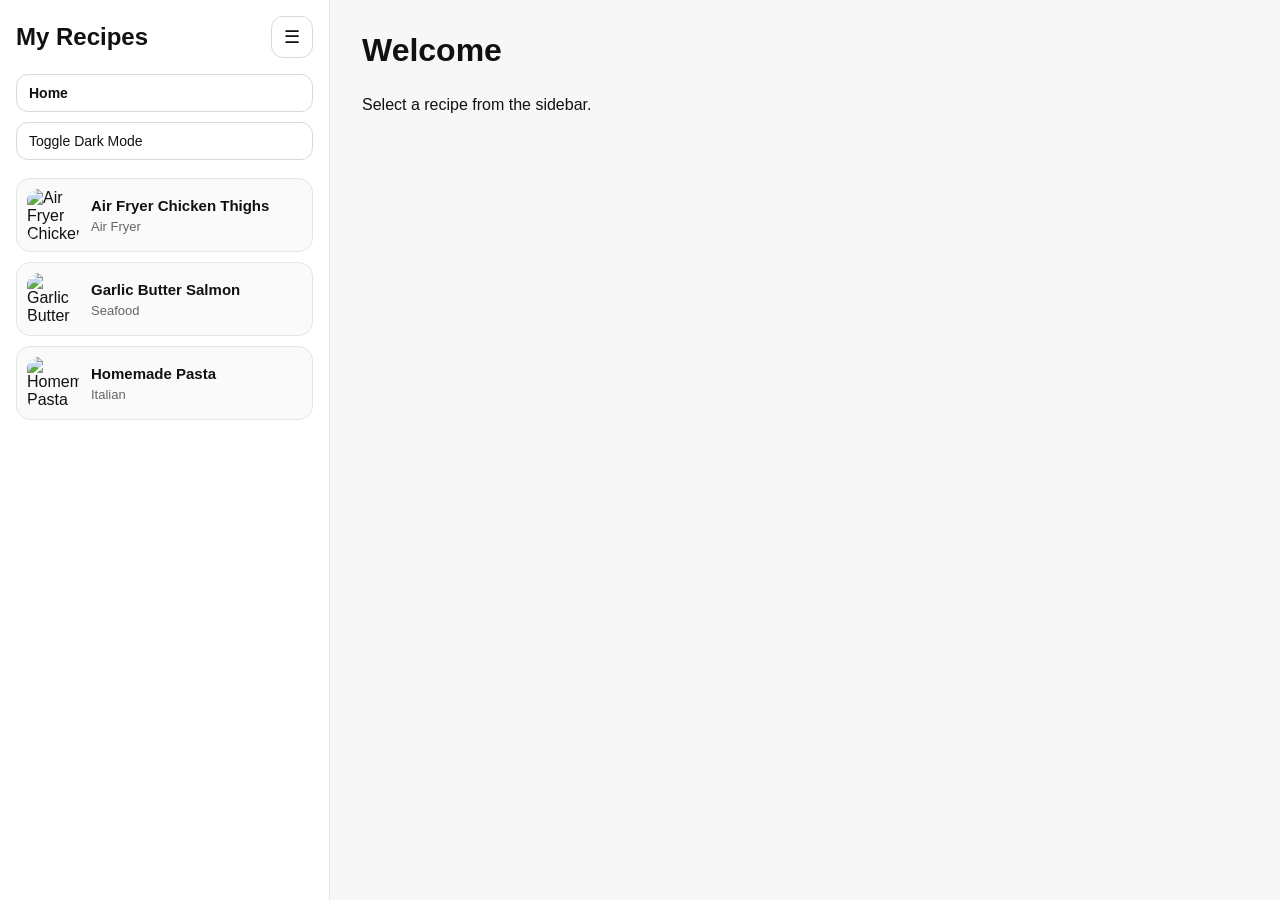
==== index.html @ 7ce0532d "initial basic setup" ====
<!DOCTYPE html>
<html lang="en">
<head>
  <meta charset="UTF-8" />
  <meta name="viewport" content="width=device-width, initial-scale=1.0" />
  <title>My Recipes</title>
  <link rel="stylesheet" href="assets/css/style.css" />
</head>
<body>
  <div class="app">
    <aside class="sidebar" id="sidebar">
      <div class="sidebar-top">
        <h1 class="site-title">My Recipes</h1>

        <button id="sidebarToggle" class="icon-btn" type="button" aria-label="Collapse sidebar">
          ☰
        </button>
      </div>

      <div class="sidebar-controls">
        <button id="homeButton" class="control-btn active-btn" type="button">
          Home
        </button>

        <button id="themeToggle" class="control-btn" type="button">
          Toggle Dark Mode
        </button>
      </div>

      <div id="recipe-list" class="recipe-list"></div>
    </aside>

    <main class="main-content" id="mainContent">
      <section class="home-hero" id="homeSection">
        <h2>Welcome</h2>
        <p>Select a recipe from the sidebar.</p>
      </section>
    </main>
  </div>

  <script src="assets/js/theme.js"></script>
  <script src="assets/js/recipes.js"></script>
</body>
</html>
---- assets/css/style.css ----
* {
  box-sizing: border-box;
}

:root {
  --bg: #f7f7f8;
  --panel: #ffffff;
  --panel-2: #fafafa;
  --text: #111111;
  --muted: #666666;
  --border: #e5e5e5;
  --hover: #f0f0f0;
  --shadow: rgba(0, 0, 0, 0.08);
  --button-bg: #ffffff;
  --button-text: #111111;
  --button-border: #d9d9d9;
}

body.dark {
  --bg: #1a1a1a;
  --panel: #202123;
  --panel-2: #2a2b2f;
  --text: #f3f3f3;
  --muted: #b5b5b5;
  --border: #3a3a3a;
  --hover: #343541;
  --shadow: rgba(0, 0, 0, 0.28);
  --button-bg: #2f3035;
  --button-text: #f3f3f3;
  --button-border: #4a4a4a;
}

body {
  margin: 0;
  font-family: Arial, Helvetica, sans-serif;
  background: var(--bg);
  color: var(--text);
}

.app {
  display: flex;
  height: 100vh;
}

.sidebar {
  width: 330px;
  background: var(--panel);
  border-right: 1px solid var(--border);
  overflow-y: auto;
  padding: 16px;
  transition: width 0.2s ease, padding 0.2s ease;
}

.sidebar.collapsed {
  width: 88px;
}

.sidebar.collapsed .site-title,
.sidebar.collapsed .control-btn,
.sidebar.collapsed .recipe-meta {
  display: none;
}

.sidebar.collapsed .recipe-item {
  justify-content: center;
}

.sidebar-top {
  display: flex;
  align-items: center;
  justify-content: space-between;
  gap: 12px;
  margin-bottom: 16px;
}

.site-title {
  margin: 0;
  font-size: 24px;
}

.sidebar-controls {
  display: flex;
  flex-direction: column;
  gap: 10px;
  margin-bottom: 18px;
}

.control-btn,
.icon-btn {
  border: 1px solid var(--button-border);
  background: var(--button-bg);
  color: var(--button-text);
  border-radius: 12px;
  cursor: pointer;
  transition: transform 0.16s ease, background-color 0.16s ease, box-shadow 0.16s ease;
}

.control-btn {
  padding: 10px 12px;
  text-align: left;
  font-size: 14px;
}

.icon-btn {
  width: 42px;
  height: 42px;
  font-size: 18px;
}

.control-btn:hover,
.icon-btn:hover {
  transform: scale(1.03);
  background: var(--hover);
  box-shadow: 0 6px 16px var(--shadow);
}

.active-btn {
  font-weight: 700;
}

.recipe-list {
  display: flex;
  flex-direction: column;
  gap: 10px;
}

.recipe-item {
  display: flex;
  align-items: center;
  gap: 12px;
  text-decoration: none;
  color: inherit;
  background: var(--panel-2);
  border: 1px solid var(--border);
  border-radius: 14px;
  padding: 10px;
  transition: transform 0.18s ease, background-color 0.18s ease, box-shadow 0.18s ease;
}

.recipe-item:hover {
  transform: scale(1.03);
  background: var(--hover);
  box-shadow: 0 8px 18px var(--shadow);
}

.recipe-thumb {
  width: 52px;
  height: 52px;
  object-fit: cover;
  border-radius: 12px;
  flex-shrink: 0;
  transition: transform 0.18s ease;
}

.recipe-item:hover .recipe-thumb {
  transform: scale(1.14);
}

.recipe-meta {
  display: flex;
  flex-direction: column;
  min-width: 0;
}

.recipe-title {
  font-size: 15px;
  font-weight: 700;
  line-height: 1.2;
}

.recipe-subtitle {
  font-size: 13px;
  color: var(--muted);
  margin-top: 4px;
}

.main-content {
  flex: 1;
  overflow-y: auto;
  padding: 32px;
  background: var(--bg);
}

.home-hero {
  max-width: 800px;
}

.home-hero h2 {
  margin-top: 0;
  font-size: 32px;
}

.recipe-page {
  max-width: 900px;
  margin: 0 auto;
}

.recipe-page h1 {
  font-size: 34px;
  margin-bottom: 18px;
}

.back-link {
  display: inline-block;
  margin-bottom: 20px;
  text-decoration: none;
  color: var(--text);
}

.hero-image {
  width: 100%;
  max-width: 700px;
  border-radius: 18px;
  display: block;
  margin-bottom: 24px;
}

.recipe-section {
  margin-bottom: 28px;
}

.recipe-section h2 {
  margin-bottom: 12px;
}

.recipe-section ul,
.recipe-section ol {
  padding-left: 22px;
  line-height: 1.7;
}

@media (max-width: 900px) {
  .app {
    flex-direction: column;
    height: auto;
  }

  .sidebar {
    width: 100%;
    border-right: none;
    border-bottom: 1px solid var(--border);
  }

  .sidebar.collapsed {
    width: 100%;
  }

  .main-content {
    padding: 20px;
  }
}
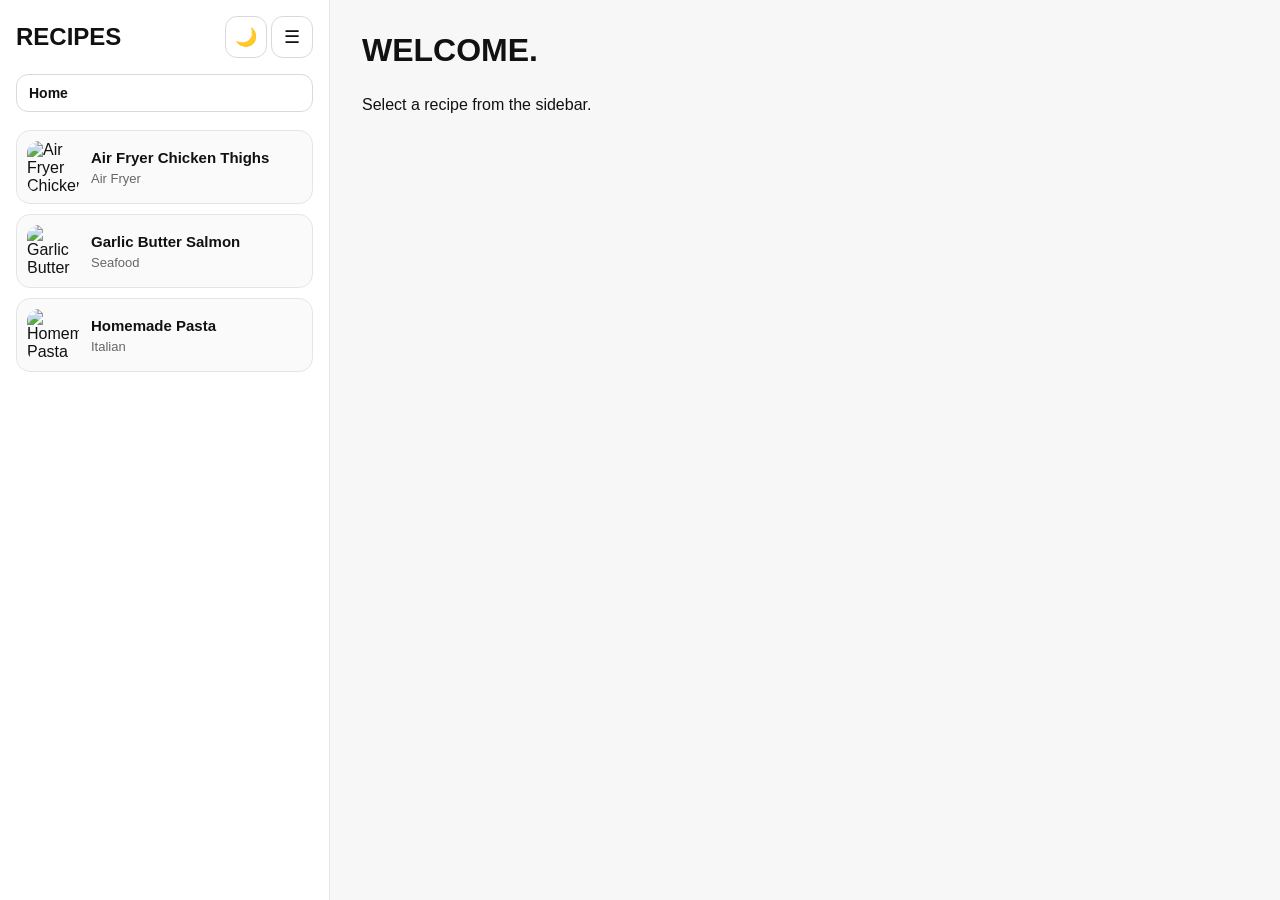
==== commit 01c6cb66: "update homepage titles" ====
--- a/index.html
+++ b/index.html
@@ -3,36 +3,50 @@
 <head>
   <meta charset="UTF-8" />
   <meta name="viewport" content="width=device-width, initial-scale=1.0" />
-  <title>My Recipes</title>
+  <title>YUM YUM COOKBOOK</title>
   <link rel="stylesheet" href="assets/css/style.css" />
 </head>
 <body>
   <div class="app">
     <aside class="sidebar" id="sidebar">
       <div class="sidebar-top">
-        <h1 class="site-title">My Recipes</h1>
+        <h1 class="site-title">RECIPES</h1>
 
-        <button id="sidebarToggle" class="icon-btn" type="button" aria-label="Collapse sidebar">
-          ☰
-        </button>
+        <div class="top-buttons">
+          <button
+            id="themeToggle"
+            class="icon-btn"
+            type="button"
+            aria-label="Toggle dark mode"
+            title="Toggle dark mode"
+          >
+            🌙
+          </button>
+
+          <button
+            id="sidebarToggle"
+            class="icon-btn"
+            type="button"
+            aria-label="Collapse sidebar"
+            title="Collapse sidebar"
+          >
+            ☰
+          </button>
+        </div>
       </div>
 
       <div class="sidebar-controls">
         <button id="homeButton" class="control-btn active-btn" type="button">
           Home
         </button>
-
-        <button id="themeToggle" class="control-btn" type="button">
-          Toggle Dark Mode
-        </button>
       </div>
 
       <div id="recipe-list" class="recipe-list"></div>
     </aside>
 
-    <main class="main-content" id="mainContent">
-      <section class="home-hero" id="homeSection">
-        <h2>Welcome</h2>
+    <main class="main-content">
+      <section class="home-hero">
+        <h2>WELCOME.</h2>
         <p>Select a recipe from the sidebar.</p>
       </section>
     </main>
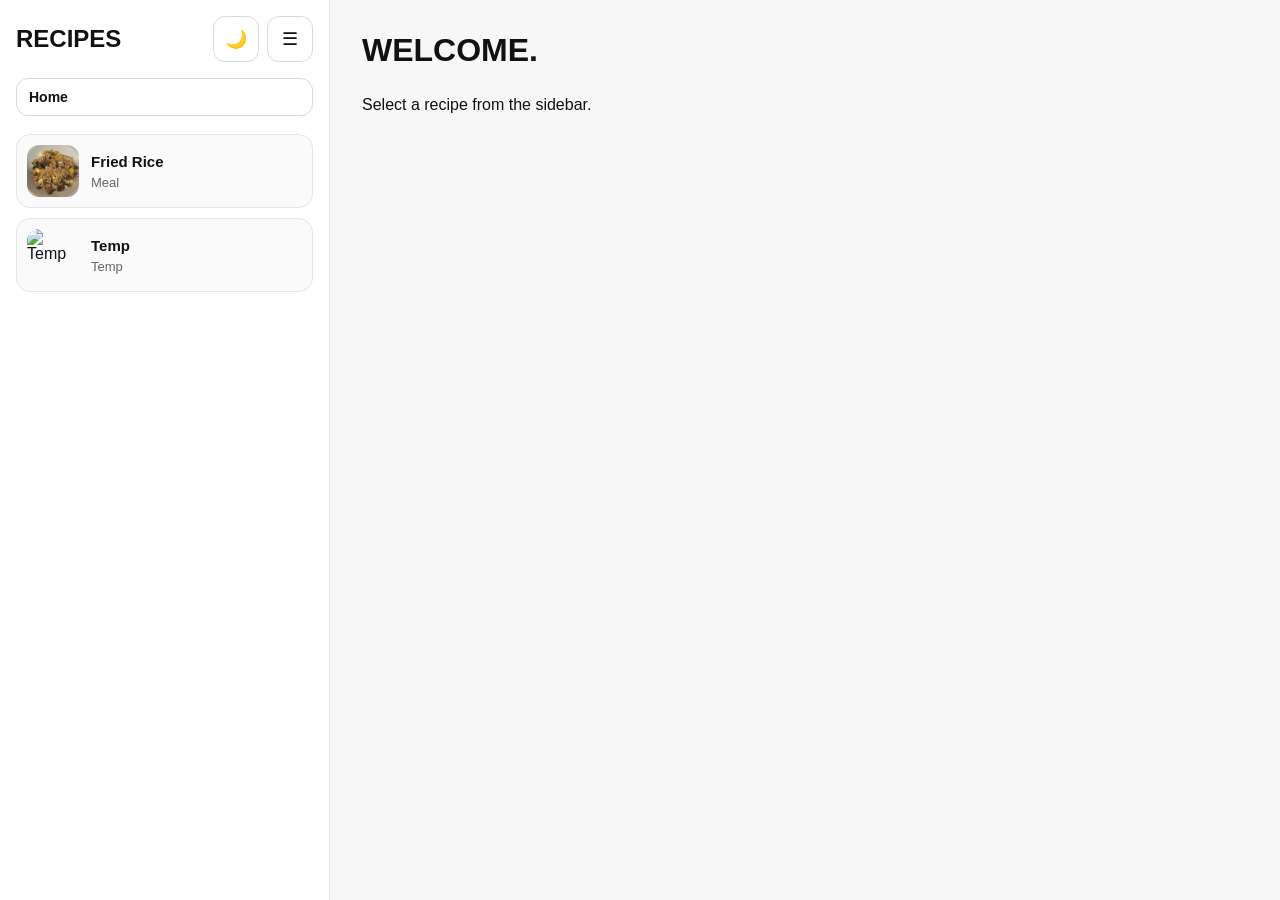
==== commit 5b3e2186: "fixed image extensions, layout changes" ====
--- a/index.html
+++ b/index.html
@@ -3,7 +3,7 @@
 <head>
   <meta charset="UTF-8" />
   <meta name="viewport" content="width=device-width, initial-scale=1.0" />
-  <title>YUM YUM COOKBOOK</title>
+  <title>YUM YUM</title>
   <link rel="stylesheet" href="assets/css/style.css" />
 </head>
 <body>
--- a/assets/css/style.css
+++ b/assets/css/style.css
@@ -30,8 +30,10 @@
   --button-border: #4a4a4a;
 }
 
+html,
 body {
   margin: 0;
+  min-height: 100%;
   font-family: Arial, Helvetica, sans-serif;
   background: var(--bg);
   color: var(--text);
@@ -39,20 +41,24 @@
 
 .app {
   display: flex;
-  height: 100vh;
+  min-height: 100vh;
 }
 
 .sidebar {
   width: 330px;
+  min-width: 330px;
   background: var(--panel);
   border-right: 1px solid var(--border);
   overflow-y: auto;
   padding: 16px;
-  transition: width 0.2s ease, padding 0.2s ease;
+  transition: width 0.2s ease, min-width 0.2s ease, padding 0.2s ease;
+  flex-shrink: 0;
 }
 
 .sidebar.collapsed {
-  width: 88px;
+  width: 110px;
+  min-width: 110px;
+  padding: 16px 10px;
 }
 
 .sidebar.collapsed .site-title,
@@ -61,8 +67,22 @@
   display: none;
 }
 
+.sidebar.collapsed .sidebar-top {
+  justify-content: center;
+}
+
+.sidebar.collapsed .top-buttons {
+  width: 100%;
+  justify-content: center;
+}
+
+.sidebar.collapsed .sidebar-controls {
+  align-items: center;
+}
+
 .sidebar.collapsed .recipe-item {
   justify-content: center;
+  padding: 10px 6px;
 }
 
 .sidebar-top {
@@ -76,6 +96,13 @@
 .site-title {
   margin: 0;
   font-size: 24px;
+}
+
+.top-buttons {
+  display: flex;
+  gap: 8px;
+  align-items: center;
+  flex-shrink: 0;
 }
 
 .sidebar-controls {
@@ -102,9 +129,15 @@
 }
 
 .icon-btn {
-  width: 42px;
-  height: 42px;
+  width: 46px;
+  height: 46px;
+  min-width: 46px;
+  min-height: 46px;
   font-size: 18px;
+  display: inline-flex;
+  align-items: center;
+  justify-content: center;
+  flex-shrink: 0;
 }
 
 .control-btn:hover,
@@ -135,6 +168,7 @@
   border-radius: 14px;
   padding: 10px;
   transition: transform 0.18s ease, background-color 0.18s ease, box-shadow 0.18s ease;
+  min-width: 0;
 }
 
 .recipe-item:hover {
@@ -146,6 +180,8 @@
 .recipe-thumb {
   width: 52px;
   height: 52px;
+  min-width: 52px;
+  min-height: 52px;
   object-fit: cover;
   border-radius: 12px;
   flex-shrink: 0;
@@ -179,6 +215,7 @@
   overflow-y: auto;
   padding: 32px;
   background: var(--bg);
+  min-width: 0;
 }
 
 .home-hero {
@@ -198,13 +235,7 @@
 .recipe-page h1 {
   font-size: 34px;
   margin-bottom: 18px;
-}
-
-.back-link {
-  display: inline-block;
-  margin-bottom: 20px;
-  text-decoration: none;
-  color: var(--text);
+  text-align: center;
 }
 
 .hero-image {
@@ -212,7 +243,7 @@
   max-width: 700px;
   border-radius: 18px;
   display: block;
-  margin-bottom: 24px;
+  margin-bottom: 0 auto 24px auto;
 }
 
 .recipe-section {
@@ -232,17 +263,40 @@
 @media (max-width: 900px) {
   .app {
     flex-direction: column;
-    height: auto;
+    min-height: 100vh;
   }
 
   .sidebar {
     width: 100%;
+    min-width: 100%;
     border-right: none;
     border-bottom: 1px solid var(--border);
   }
 
   .sidebar.collapsed {
     width: 100%;
+    min-width: 100%;
+    padding: 16px;
+  }
+
+  .sidebar.collapsed .site-title,
+  .sidebar.collapsed .control-btn,
+  .sidebar.collapsed .recipe-meta {
+    display: initial;
+  }
+
+  .sidebar.collapsed .sidebar-top {
+    justify-content: space-between;
+  }
+
+  .sidebar.collapsed .top-buttons {
+    width: auto;
+    justify-content: flex-end;
+  }
+
+  .sidebar.collapsed .recipe-item {
+    justify-content: flex-start;
+    padding: 10px;
   }
 
   .main-content {
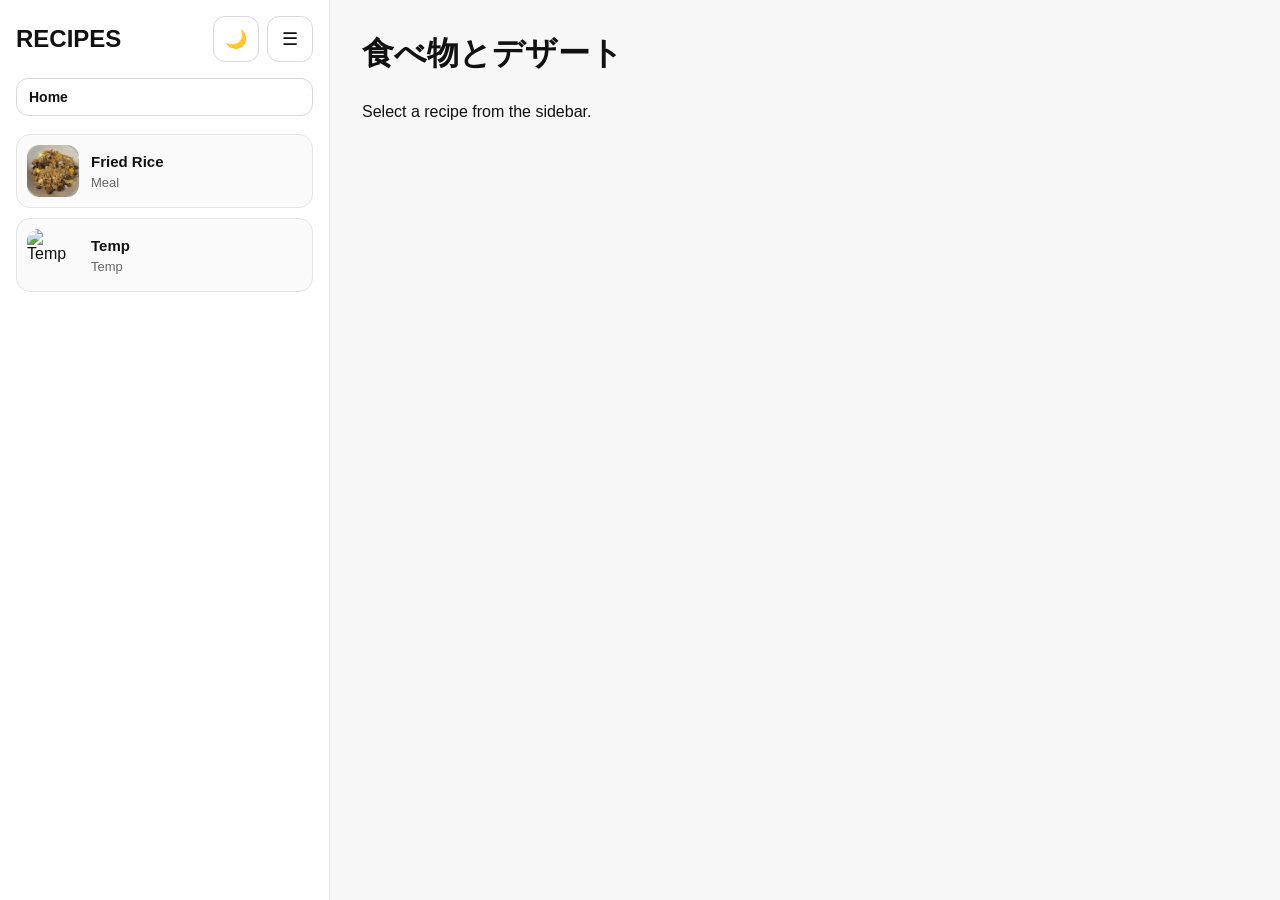
==== commit 5c35b286: "changes" ====
--- a/index.html
+++ b/index.html
@@ -46,7 +46,7 @@
 
     <main class="main-content">
       <section class="home-hero">
-        <h2>WELCOME.</h2>
+        <h2>食べ物とデザート</h2>
         <p>Select a recipe from the sidebar.</p>
       </section>
     </main>
--- a/assets/css/style.css
+++ b/assets/css/style.css
@@ -239,11 +239,11 @@
 }
 
 .hero-image {
-  width: 100%;
-  max-width: 700px;
+  width: 80%;
+  max-width: 500px;
   border-radius: 18px;
   display: block;
-  margin-bottom: 0 auto 24px auto;
+  margin: auto;
 }
 
 .recipe-section {
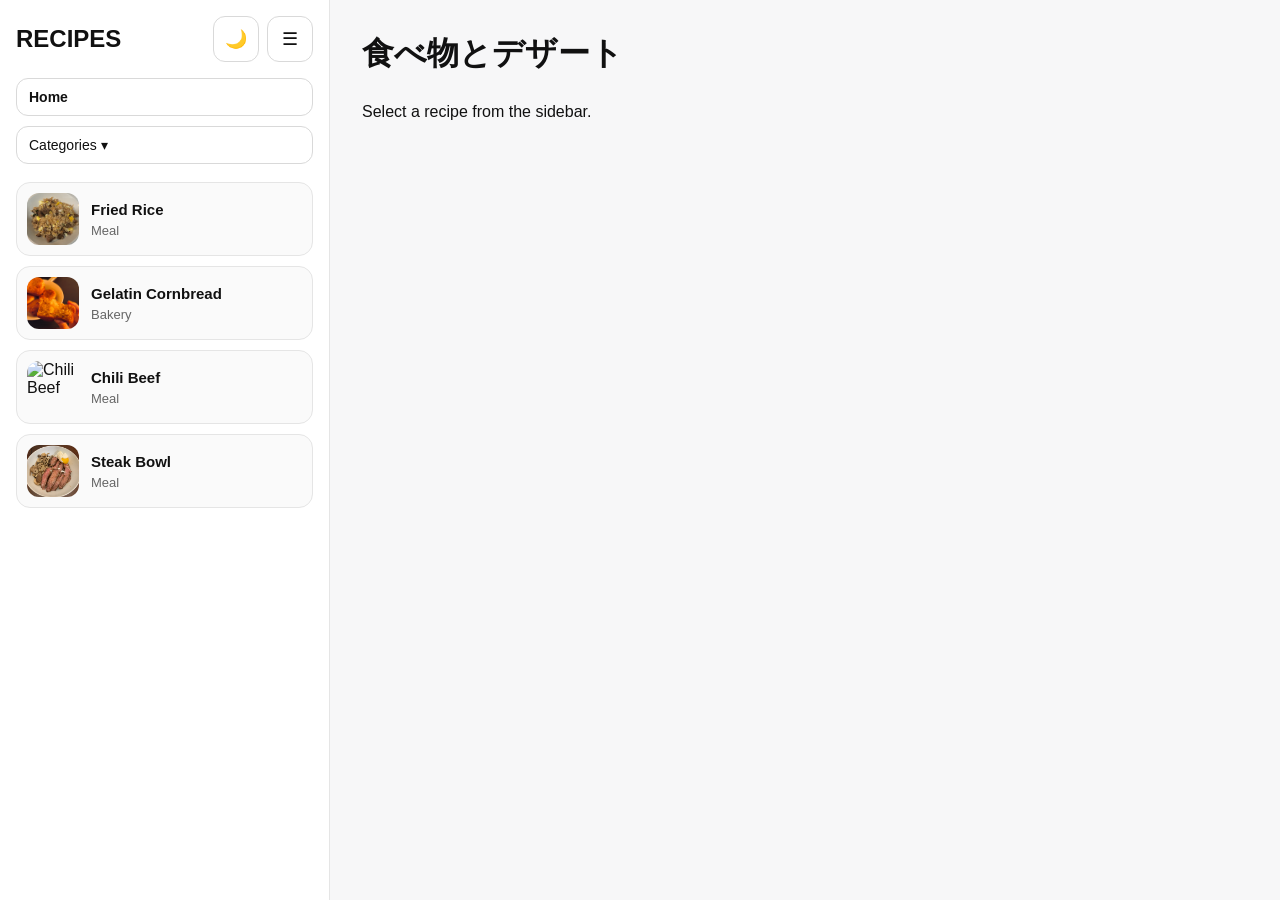
==== commit a8503c05: "new recipes! and organization" ====
--- a/index.html
+++ b/index.html
@@ -3,7 +3,7 @@
 <head>
   <meta charset="UTF-8" />
   <meta name="viewport" content="width=device-width, initial-scale=1.0" />
-  <title>YUM YUM</title>
+  <title>YUM</title>
   <link rel="stylesheet" href="assets/css/style.css" />
 </head>
 <body>
@@ -39,6 +39,22 @@
         <button id="homeButton" class="control-btn active-btn" type="button">
           Home
         </button>
+
+        <button id="categoriesToggle" class="control-btn" type="button">
+          Categories ▾
+        </button>
+
+        <div id="categoryMenu" class="category-menu hidden">
+          <button class="control-btn category-btn" type="button" data-category="All">
+            All
+          </button>
+          <button class="control-btn category-btn" type="button" data-category="Meal">
+            Meal
+          </button>
+          <button class="control-btn category-btn" type="button" data-category="Bakery">
+            Bakery
+          </button>
+        </div>
       </div>
 
       <div id="recipe-list" class="recipe-list"></div>
--- a/assets/css/style.css
+++ b/assets/css/style.css
@@ -63,7 +63,8 @@
 
 .sidebar.collapsed .site-title,
 .sidebar.collapsed .control-btn,
-.sidebar.collapsed .recipe-meta {
+.sidebar.collapsed .recipe-meta,
+.sidebar.collapsed .category-menu {
   display: none;
 }
 
@@ -113,7 +114,8 @@
 }
 
 .control-btn,
-.icon-btn {
+.icon-btn,
+.small-btn {
   border: 1px solid var(--button-border);
   background: var(--button-bg);
   color: var(--button-text);
@@ -140,8 +142,15 @@
   flex-shrink: 0;
 }
 
+.small-btn {
+  padding: 8px 12px;
+  font-size: 14px;
+  border-radius: 10px;
+}
+
 .control-btn:hover,
-.icon-btn:hover {
+.icon-btn:hover,
+.small-btn:hover {
   transform: scale(1.03);
   background: var(--hover);
   box-shadow: 0 6px 16px var(--shadow);
@@ -149,6 +158,22 @@
 
 .active-btn {
   font-weight: 700;
+}
+
+.category-menu {
+  display: flex;
+  flex-direction: column;
+  gap: 8px;
+  margin-top: 4px;
+  padding-left: 10px;
+}
+
+.category-menu.hidden {
+  display: none;
+}
+
+.category-btn {
+  font-size: 13px;
 }
 
 .recipe-list {
@@ -239,11 +264,41 @@
 }
 
 .hero-image {
-  width: 80%;
-  max-width: 500px;
+  width: 100%;
+  max-width: 700px;
   border-radius: 18px;
   display: block;
-  margin: auto;
+  margin: 0 auto 24px auto;
+}
+
+.recipe-controls {
+  display: flex;
+  flex-wrap: wrap;
+  gap: 12px;
+  justify-content: center;
+  align-items: center;
+  margin-bottom: 28px;
+}
+
+.control-group {
+  display: flex;
+  align-items: center;
+  gap: 8px;
+  background: var(--panel);
+  border: 1px solid var(--border);
+  border-radius: 14px;
+  padding: 8px 10px;
+}
+
+.control-label {
+  font-size: 14px;
+  color: var(--muted);
+}
+
+.value-pill {
+  min-width: 36px;
+  text-align: center;
+  font-weight: 700;
 }
 
 .recipe-section {
@@ -281,7 +336,8 @@
 
   .sidebar.collapsed .site-title,
   .sidebar.collapsed .control-btn,
-  .sidebar.collapsed .recipe-meta {
+  .sidebar.collapsed .recipe-meta,
+  .sidebar.collapsed .category-menu {
     display: initial;
   }
 
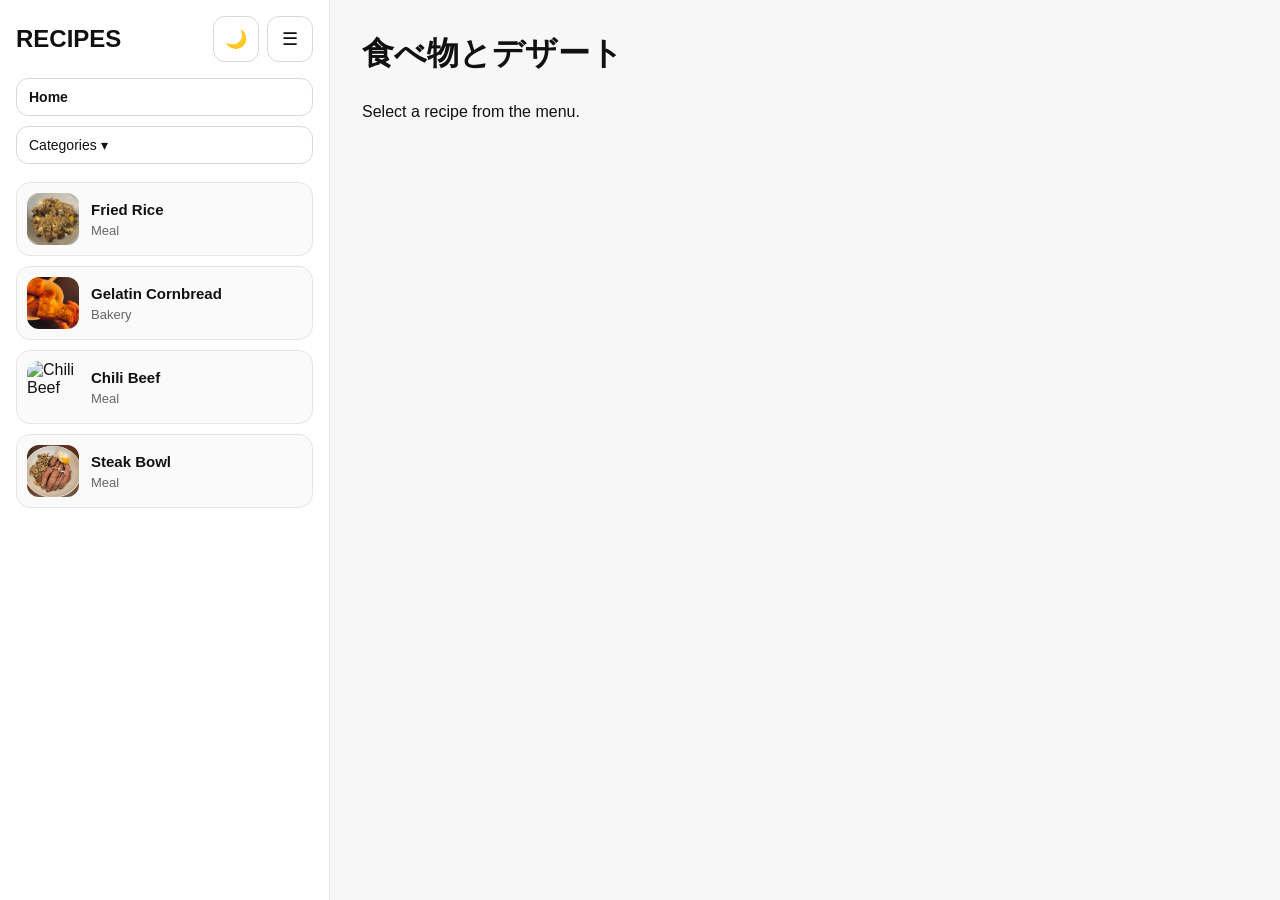
==== commit 94e4709c: "mroe stuff" ====
--- a/index.html
+++ b/index.html
@@ -63,7 +63,7 @@
     <main class="main-content">
       <section class="home-hero">
         <h2>食べ物とデザート</h2>
-        <p>Select a recipe from the sidebar.</p>
+        <p>Select a recipe from the menu.</p>
       </section>
     </main>
   </div>
--- a/assets/css/style.css
+++ b/assets/css/style.css
@@ -264,11 +264,11 @@
 }
 
 .hero-image {
-  width: 100%;
-  max-width: 700px;
+  width: 60%;
+  max-width: 500px;
   border-radius: 18px;
   display: block;
-  margin: 0 auto 24px auto;
+  margin: auto;
 }
 
 .recipe-controls {
